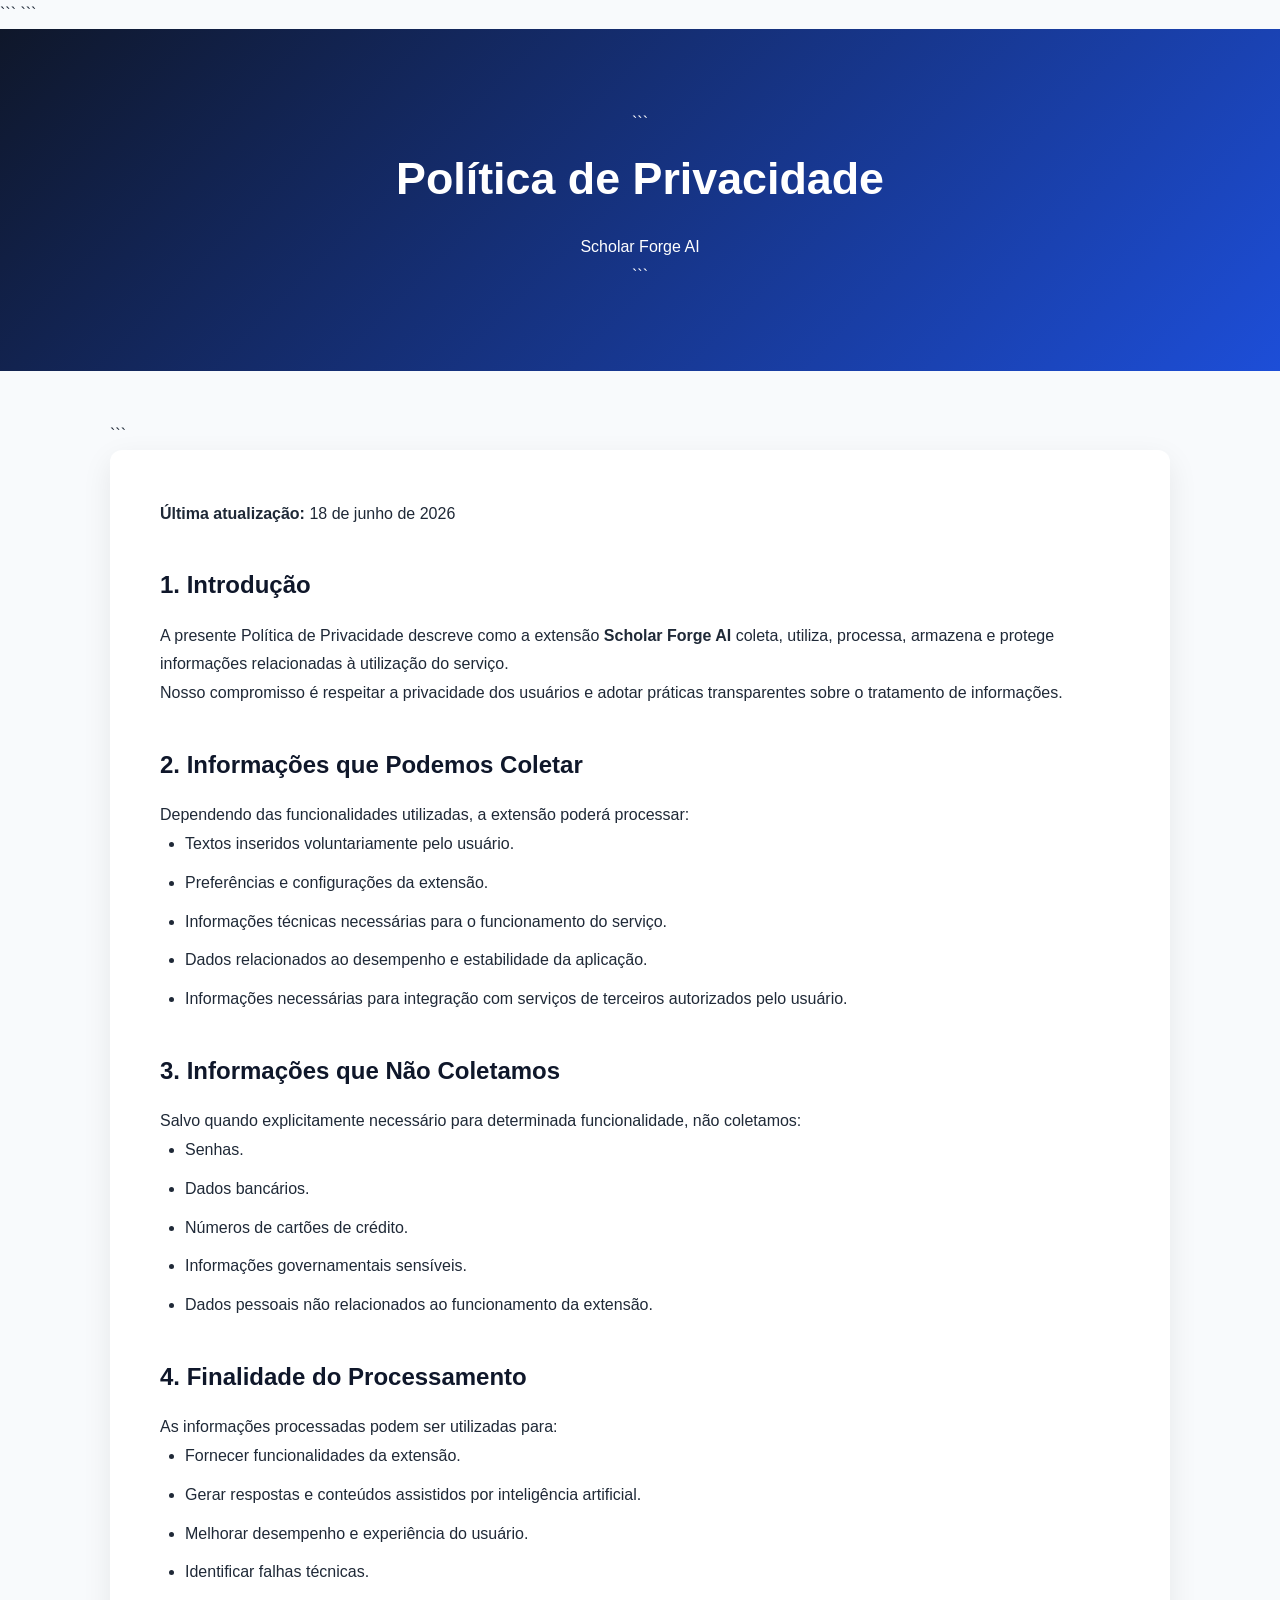
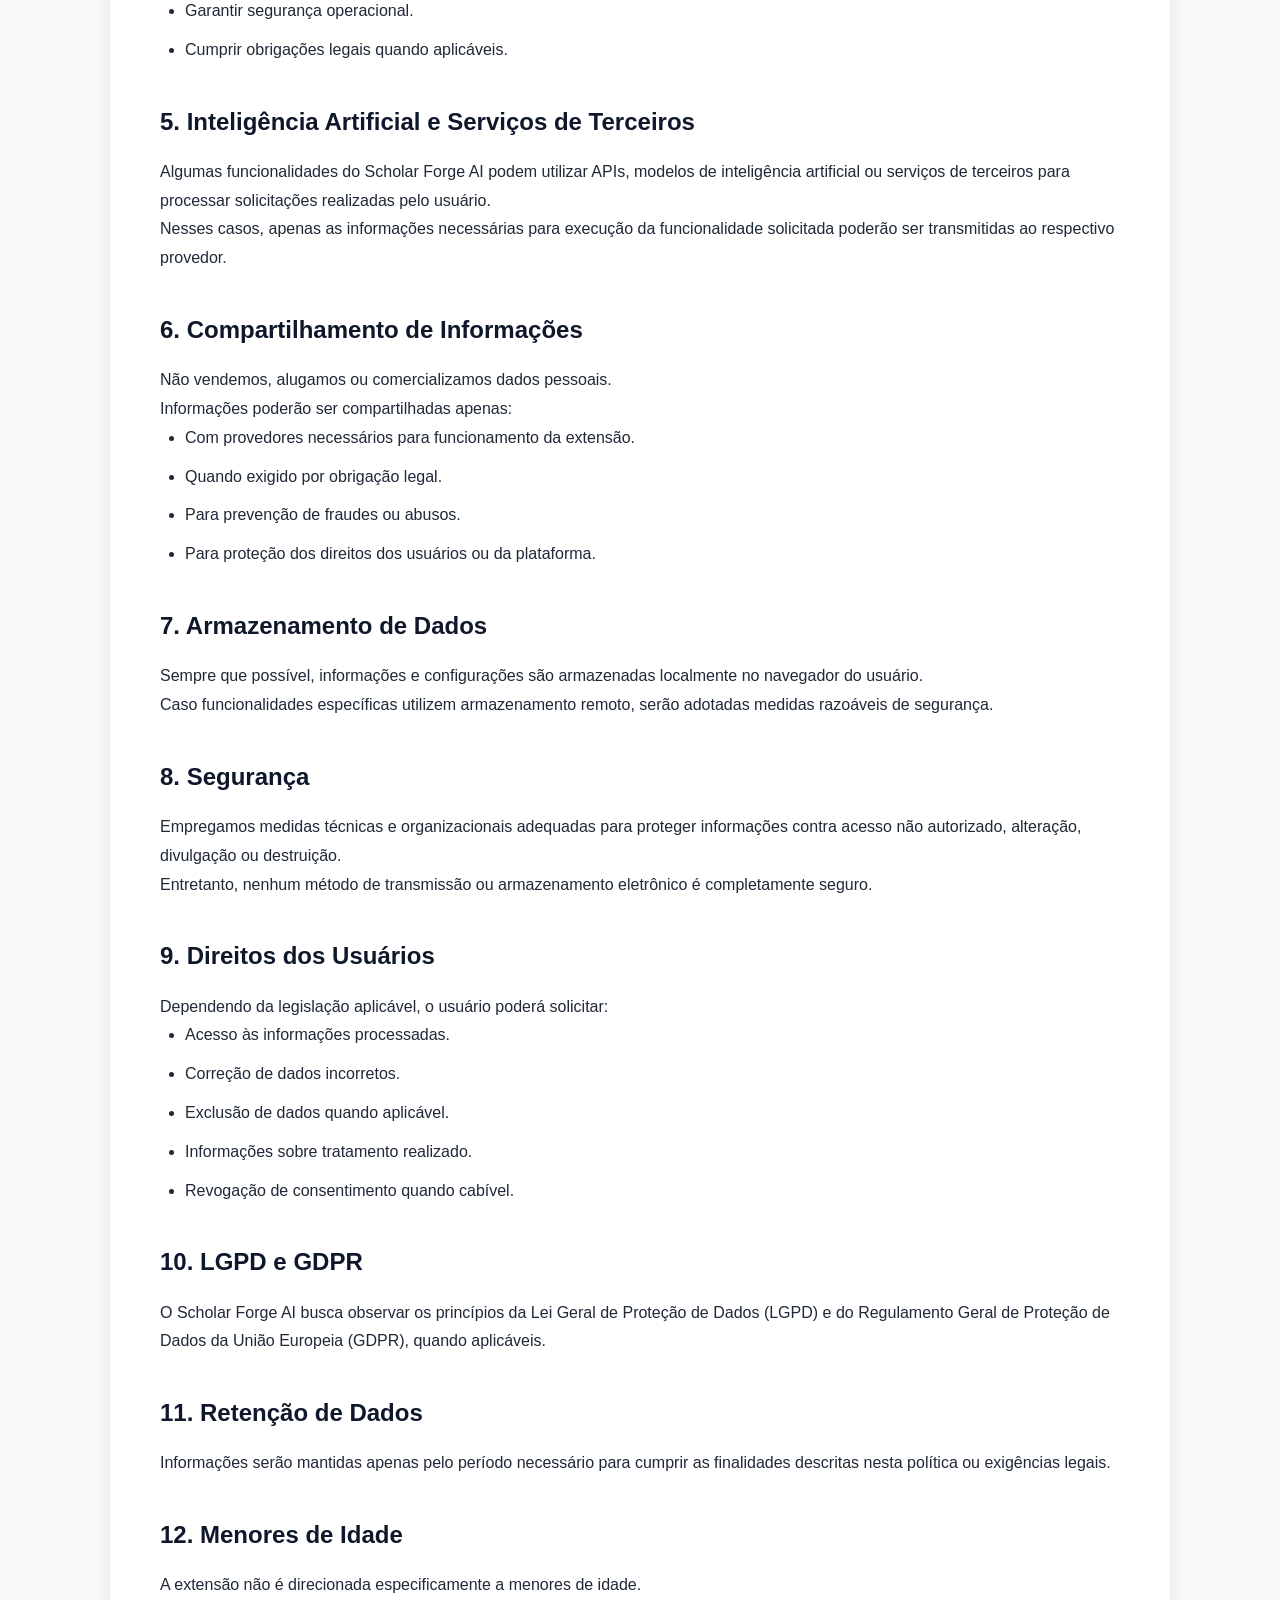
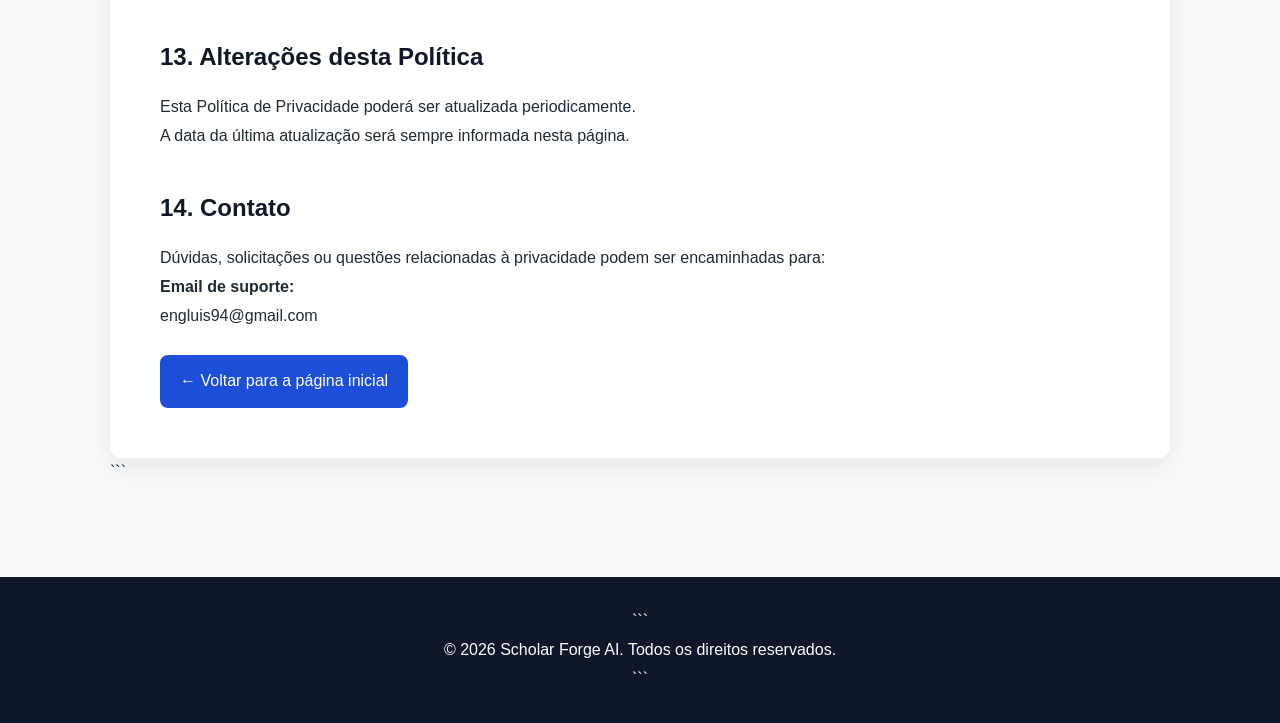
==== privacy.html @ 5f442342 "Add privacy policy page for Scholar Forge AI This file contains the privacy policy for the Scholar F" ====
<!DOCTYPE html>

<html lang="pt-BR">

<head>
    <meta charset="UTF-8">
    <meta name="viewport" content="width=device-width, initial-scale=1.0">

```
<title>Política de Privacidade | Scholar Forge AI</title>

<meta name="description"
    content="Política de Privacidade da extensão Scholar Forge AI.">

<style>
    *{
        margin:0;
        padding:0;
        box-sizing:border-box;
    }

    body{
        font-family:Arial, Helvetica, sans-serif;
        background:#f8fafc;
        color:#1f2937;
        line-height:1.8;
    }

    header{
        background:linear-gradient(135deg,#0f172a,#1d4ed8);
        color:white;
        text-align:center;
        padding:80px 20px;
    }

    header h1{
        font-size:2.8rem;
        margin-bottom:15px;
    }

    .container{
        max-width:1100px;
        margin:auto;
        padding:50px 20px;
    }

    .content{
        background:white;
        padding:50px;
        border-radius:12px;
        box-shadow:0 10px 30px rgba(0,0,0,.08);
    }

    h2{
        margin-top:35px;
        margin-bottom:15px;
        color:#0f172a;
    }

    ul{
        padding-left:25px;
    }

    li{
        margin-bottom:10px;
    }

    a{
        color:#1d4ed8;
        text-decoration:none;
    }

    footer{
        background:#0f172a;
        color:white;
        text-align:center;
        padding:30px;
        margin-top:40px;
    }

    .back{
        display:inline-block;
        margin-top:25px;
        padding:12px 20px;
        background:#1d4ed8;
        color:white;
        border-radius:8px;
    }

    @media(max-width:768px){

        header h1{
            font-size:2rem;
        }

        .content{
            padding:25px;
        }
    }
</style>
```

</head>

<body>

<header>

```
<h1>Política de Privacidade</h1>

<p>Scholar Forge AI</p>
```

</header>

<div class="container">

```
<div class="content">

    <p><strong>Última atualização:</strong> 18 de junho de 2026</p>

    <h2>1. Introdução</h2>

    <p>
        A presente Política de Privacidade descreve como a extensão
        <strong>Scholar Forge AI</strong> coleta, utiliza, processa,
        armazena e protege informações relacionadas à utilização do serviço.
    </p>

    <p>
        Nosso compromisso é respeitar a privacidade dos usuários e adotar
        práticas transparentes sobre o tratamento de informações.
    </p>

    <h2>2. Informações que Podemos Coletar</h2>

    <p>
        Dependendo das funcionalidades utilizadas, a extensão poderá processar:
    </p>

    <ul>
        <li>Textos inseridos voluntariamente pelo usuário.</li>
        <li>Preferências e configurações da extensão.</li>
        <li>Informações técnicas necessárias para o funcionamento do serviço.</li>
        <li>Dados relacionados ao desempenho e estabilidade da aplicação.</li>
        <li>Informações necessárias para integração com serviços de terceiros autorizados pelo usuário.</li>
    </ul>

    <h2>3. Informações que Não Coletamos</h2>

    <p>
        Salvo quando explicitamente necessário para determinada funcionalidade,
        não coletamos:
    </p>

    <ul>
        <li>Senhas.</li>
        <li>Dados bancários.</li>
        <li>Números de cartões de crédito.</li>
        <li>Informações governamentais sensíveis.</li>
        <li>Dados pessoais não relacionados ao funcionamento da extensão.</li>
    </ul>

    <h2>4. Finalidade do Processamento</h2>

    <p>
        As informações processadas podem ser utilizadas para:
    </p>

    <ul>
        <li>Fornecer funcionalidades da extensão.</li>
        <li>Gerar respostas e conteúdos assistidos por inteligência artificial.</li>
        <li>Melhorar desempenho e experiência do usuário.</li>
        <li>Identificar falhas técnicas.</li>
        <li>Garantir segurança operacional.</li>
        <li>Cumprir obrigações legais quando aplicáveis.</li>
    </ul>

    <h2>5. Inteligência Artificial e Serviços de Terceiros</h2>

    <p>
        Algumas funcionalidades do Scholar Forge AI podem utilizar APIs,
        modelos de inteligência artificial ou serviços de terceiros para
        processar solicitações realizadas pelo usuário.
    </p>

    <p>
        Nesses casos, apenas as informações necessárias para execução da
        funcionalidade solicitada poderão ser transmitidas ao respectivo provedor.
    </p>

    <h2>6. Compartilhamento de Informações</h2>

    <p>
        Não vendemos, alugamos ou comercializamos dados pessoais.
    </p>

    <p>
        Informações poderão ser compartilhadas apenas:
    </p>

    <ul>
        <li>Com provedores necessários para funcionamento da extensão.</li>
        <li>Quando exigido por obrigação legal.</li>
        <li>Para prevenção de fraudes ou abusos.</li>
        <li>Para proteção dos direitos dos usuários ou da plataforma.</li>
    </ul>

    <h2>7. Armazenamento de Dados</h2>

    <p>
        Sempre que possível, informações e configurações são armazenadas
        localmente no navegador do usuário.
    </p>

    <p>
        Caso funcionalidades específicas utilizem armazenamento remoto,
        serão adotadas medidas razoáveis de segurança.
    </p>

    <h2>8. Segurança</h2>

    <p>
        Empregamos medidas técnicas e organizacionais adequadas para proteger
        informações contra acesso não autorizado, alteração, divulgação ou destruição.
    </p>

    <p>
        Entretanto, nenhum método de transmissão ou armazenamento eletrônico
        é completamente seguro.
    </p>

    <h2>9. Direitos dos Usuários</h2>

    <p>
        Dependendo da legislação aplicável, o usuário poderá solicitar:
    </p>

    <ul>
        <li>Acesso às informações processadas.</li>
        <li>Correção de dados incorretos.</li>
        <li>Exclusão de dados quando aplicável.</li>
        <li>Informações sobre tratamento realizado.</li>
        <li>Revogação de consentimento quando cabível.</li>
    </ul>

    <h2>10. LGPD e GDPR</h2>

    <p>
        O Scholar Forge AI busca observar os princípios da
        Lei Geral de Proteção de Dados (LGPD) e do
        Regulamento Geral de Proteção de Dados da União Europeia (GDPR),
        quando aplicáveis.
    </p>

    <h2>11. Retenção de Dados</h2>

    <p>
        Informações serão mantidas apenas pelo período necessário para
        cumprir as finalidades descritas nesta política ou exigências legais.
    </p>

    <h2>12. Menores de Idade</h2>

    <p>
        A extensão não é direcionada especificamente a menores de idade.
    </p>

    <h2>13. Alterações desta Política</h2>

    <p>
        Esta Política de Privacidade poderá ser atualizada periodicamente.
    </p>

    <p>
        A data da última atualização será sempre informada nesta página.
    </p>

    <h2>14. Contato</h2>

    <p>
        Dúvidas, solicitações ou questões relacionadas à privacidade podem ser encaminhadas para:
    </p>

    <p>
        <strong>Email de suporte:</strong><br>
        engluis94@gmail.com
    </p>

    <a href="index.html" class="back">
        ← Voltar para a página inicial
    </a>

</div>
```

</div>

<footer>

```
<p>
    © 2026 Scholar Forge AI. Todos os direitos reservados.
</p>
```

</footer>

</body>

</html>
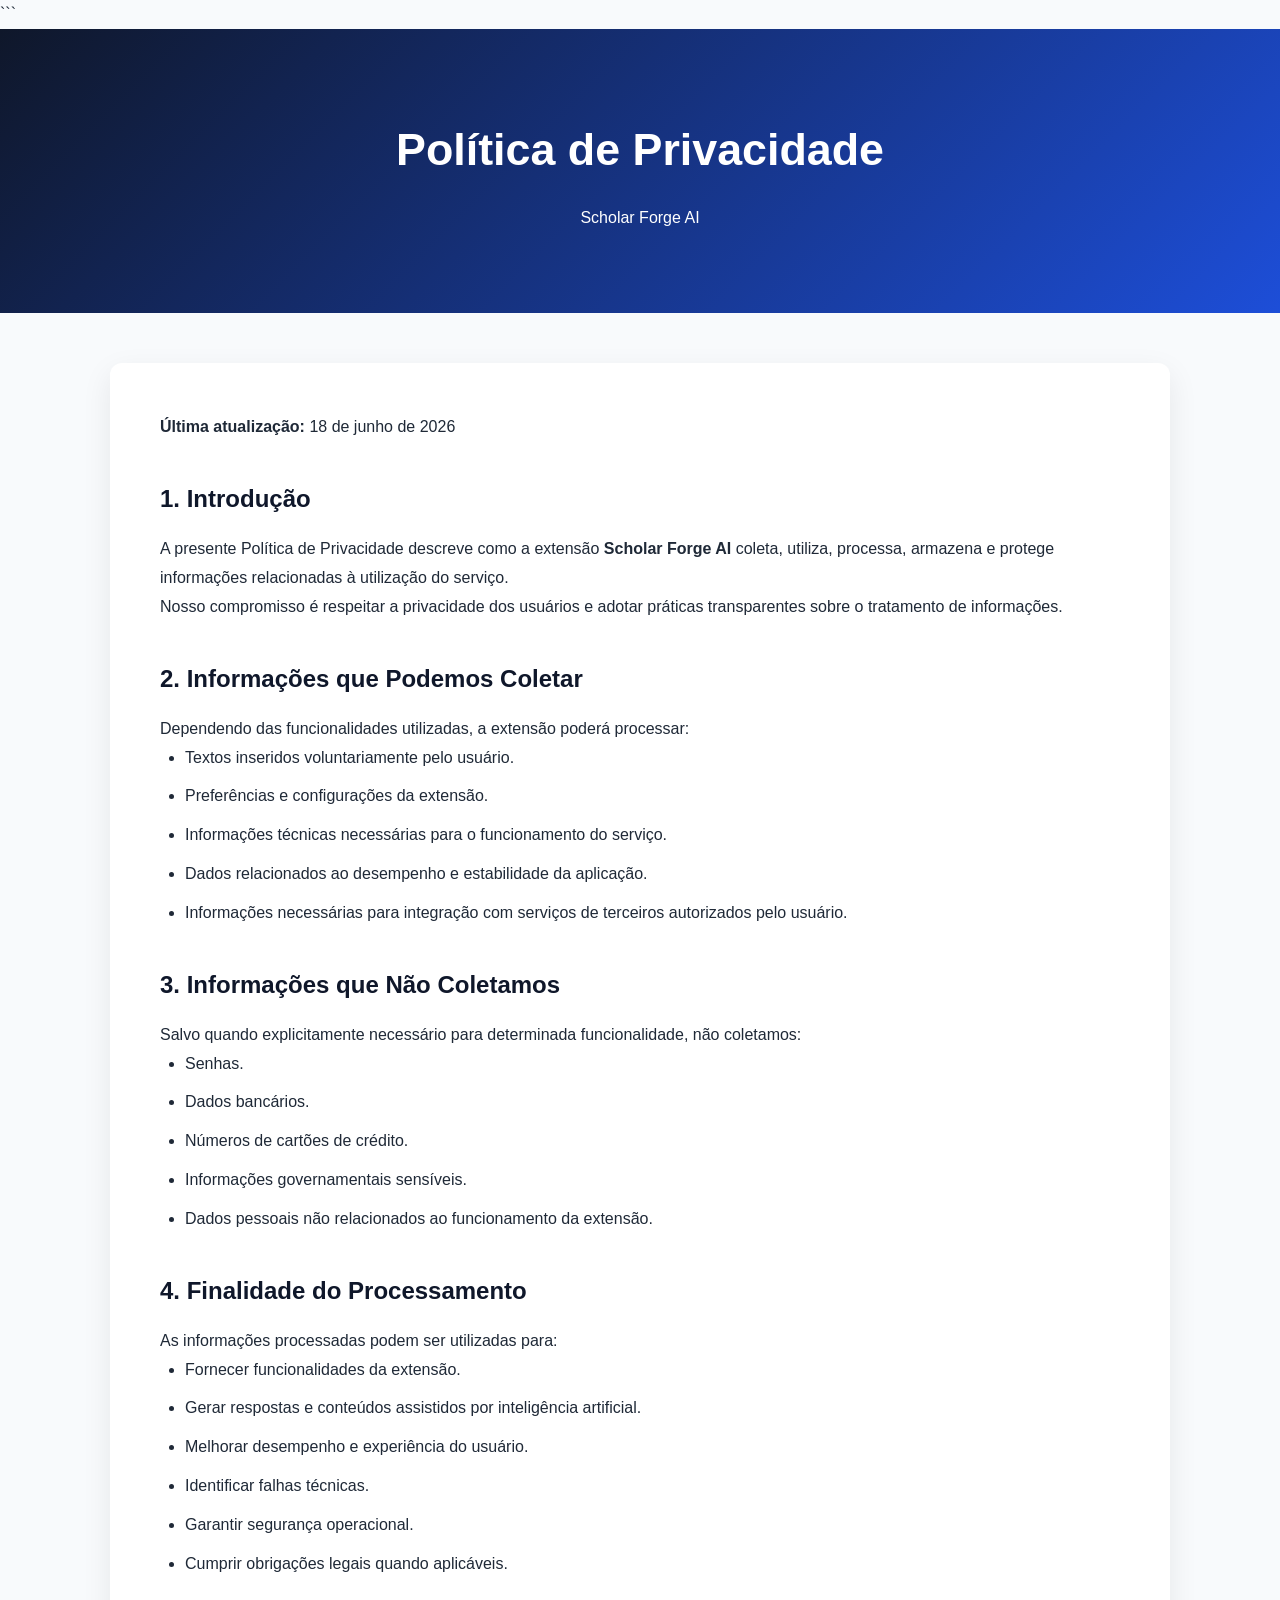
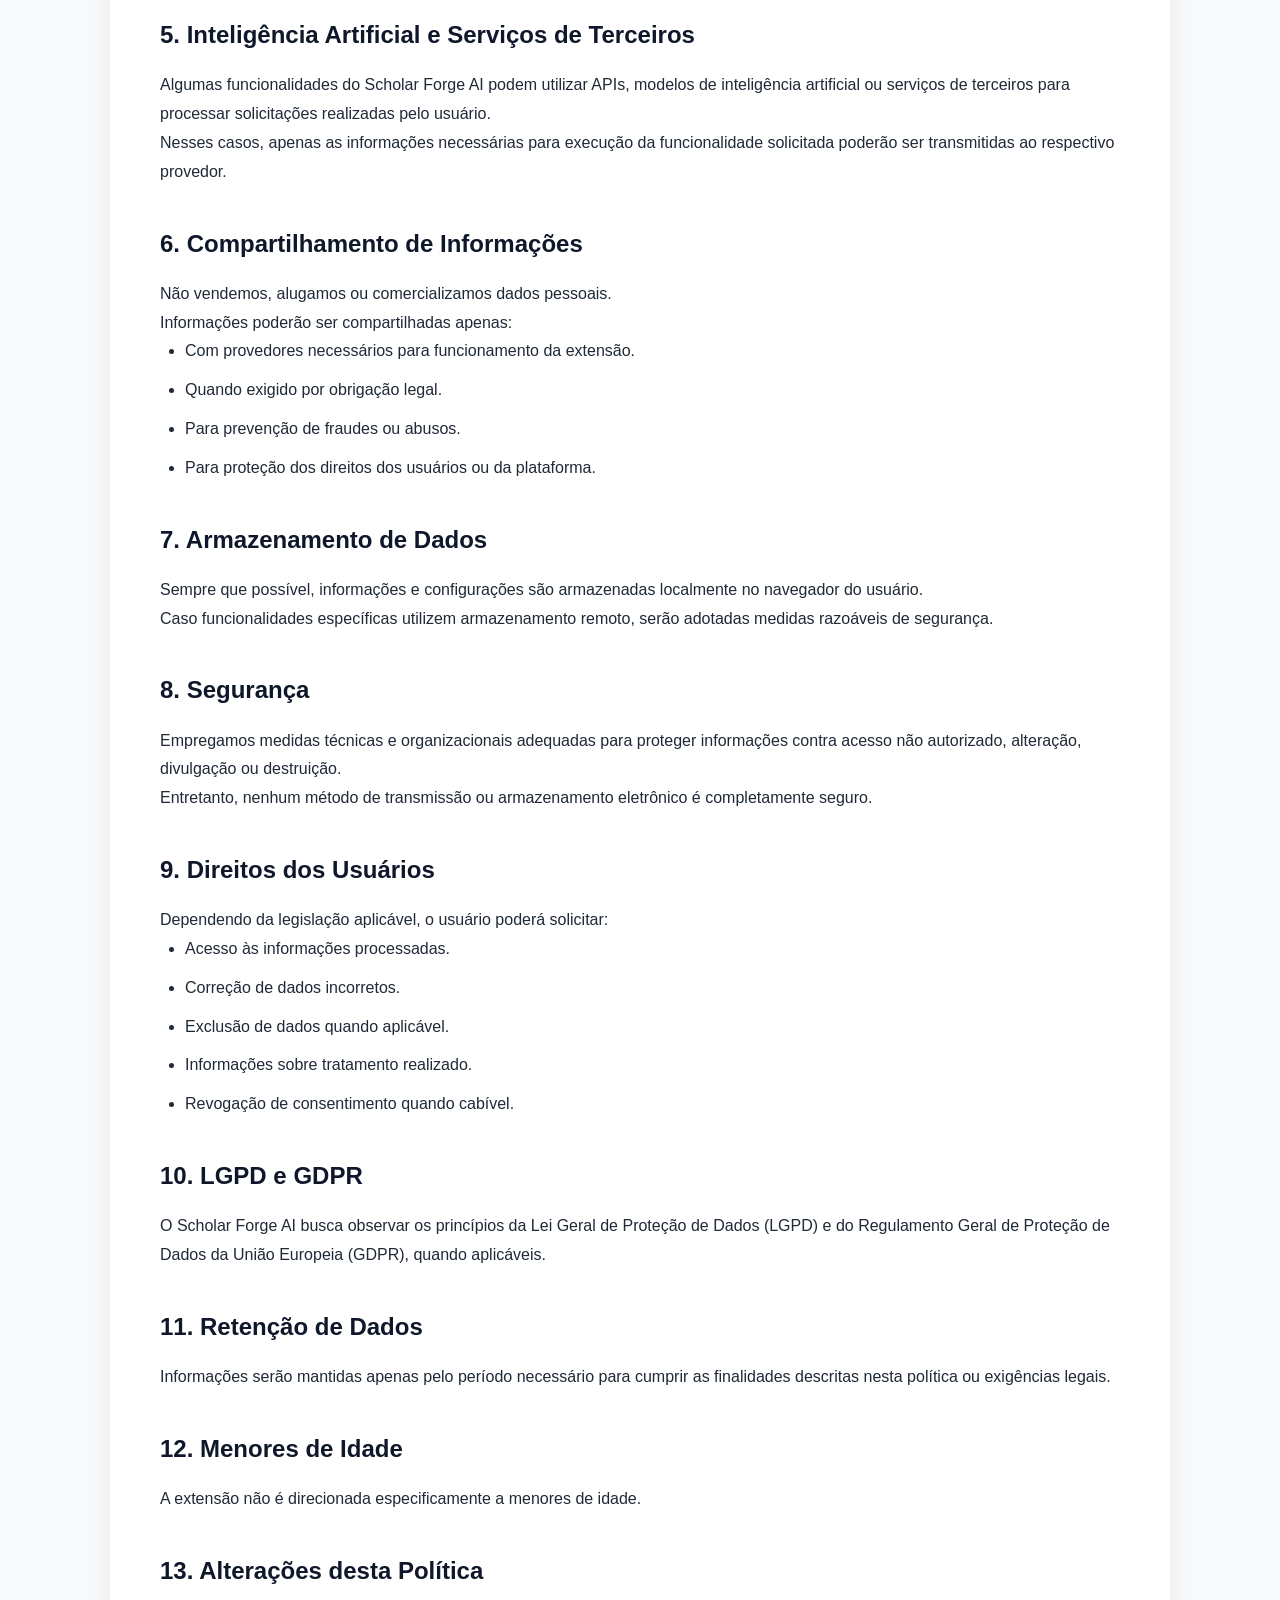
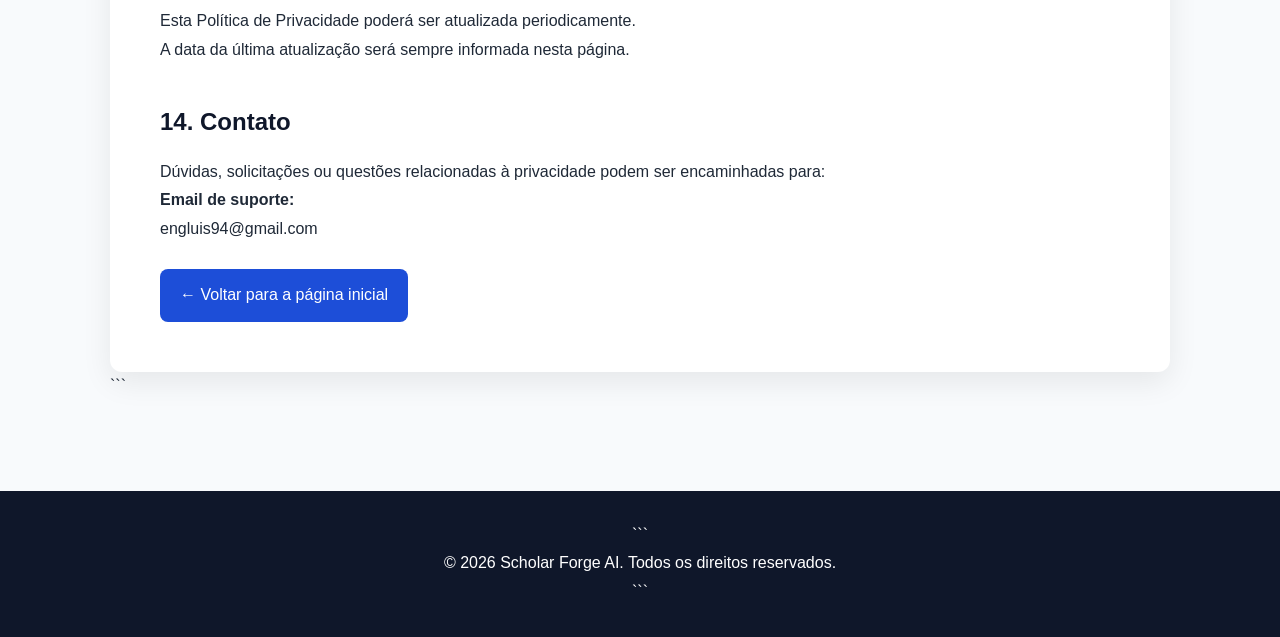
==== commit 0b594b28: "Fix formatting issues in privacy.html" ====
--- a/privacy.html
+++ b/privacy.html
@@ -6,7 +6,7 @@
     <meta charset="UTF-8">
     <meta name="viewport" content="width=device-width, initial-scale=1.0">
 
-```
+
 <title>Política de Privacidade | Scholar Forge AI</title>
 
 <meta name="description"
@@ -106,17 +106,17 @@
 
 <header>
 
-```
+
 <h1>Política de Privacidade</h1>
 
 <p>Scholar Forge AI</p>
-```
+
 
 </header>
 
 <div class="container">
 
-```
+
 <div class="content">
 
     <p><strong>Última atualização:</strong> 18 de junho de 2026</p>
